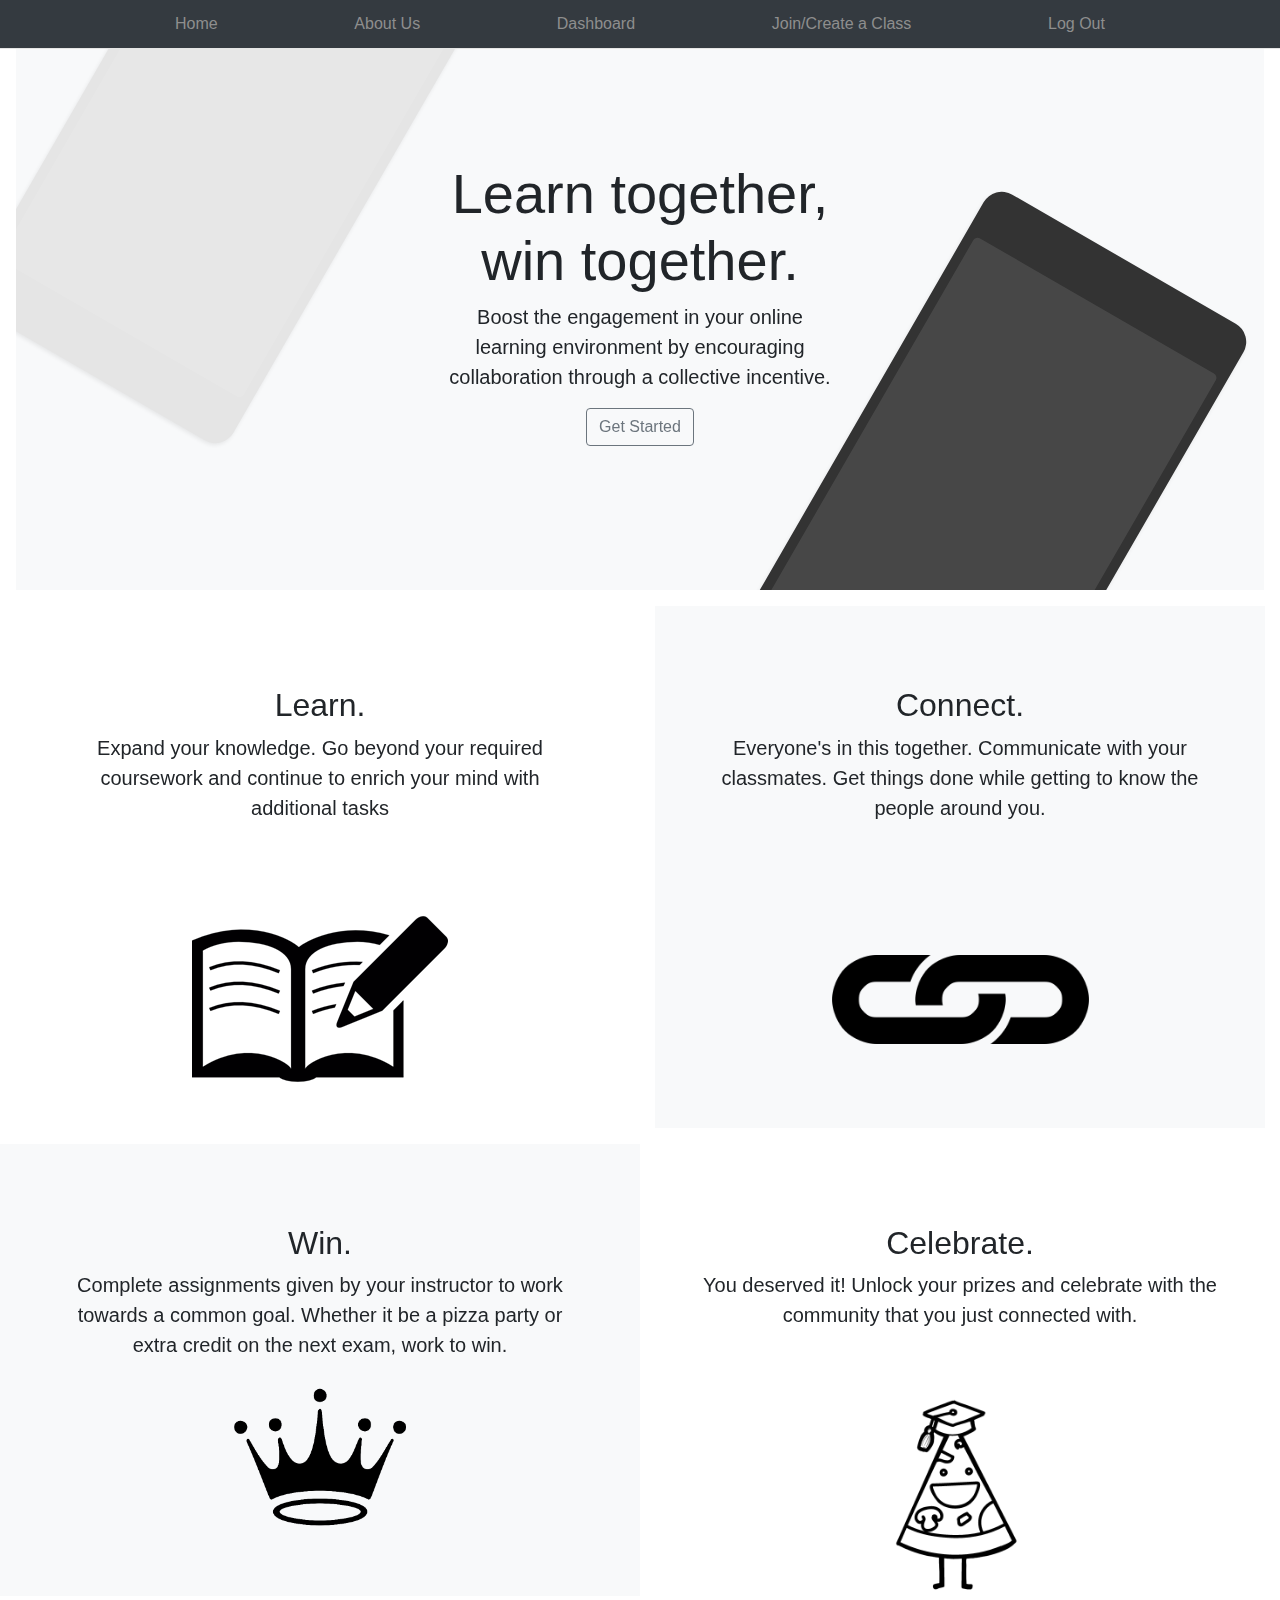
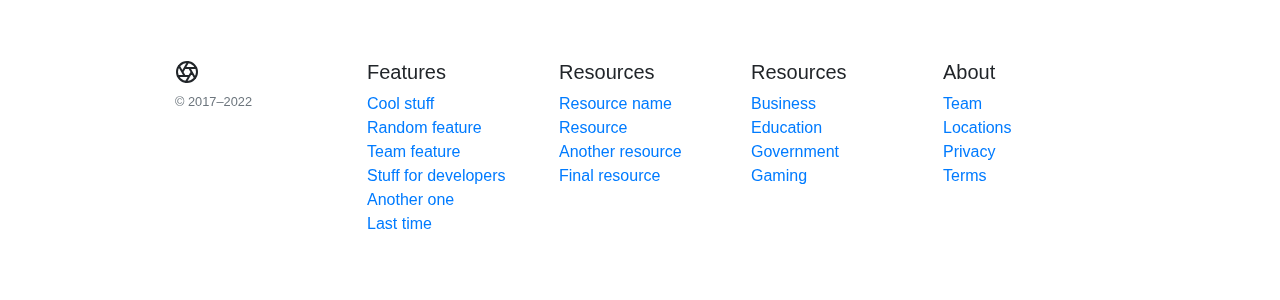
==== index.html @ f509fcf3 "Front End (wip)" ====
<!doctype html>
<html lang="en">
  <head>
    <link rel="stylesheet" href="bootstrap-4.3.1/dist/css/bootstrap.min.css">
    <meta charset="utf-8">
    <meta name="viewport" content="width=device-width, initial-scale=1">
    <meta name="description" content="">
    <meta name="author" content="Su Jin Shin, Jason Dong, Zackary Sikkink, Sam Gaussman, and Bootstrap contributors">
    <meta name="generator" content="Hugo 0.104.2">
    <title>Product example · Bootstrap v5.2</title>

    <link rel="canonical" href="https://getbootstrap.com/docs/5.2/examples/product/">
    
    <!-- Custom styles for this template -->
    <link href="product.css" rel="stylesheet">
  </head>
  <body>

<section> <!-- top navigation bar-->
<header class="site-header sticky-top py-1">
  <nav class="container d-flex flex-column flex-md-row justify-content-between">
    <a class="py-2 d-none d-md-inline-block" href="index.html">Home</a>
    <a class="py-2 d-none d-md-inline-block" href="aboutus.html">About Us</a>
    <a class="py-2 d-none d-md-inline-block" href="#">Dashboard</a>
    <a class="py-2 d-none d-md-inline-block" href="#">Join/Create a Class</a>
    <a class="py-2 d-none d-md-inline-block" href="#">Log Out</a>
  </nav>
</header>
</section>

<section> <!-- main section with the slogan and components of website-->
  <main>
    <div class="position-relative overflow-hidden p-3 p-md-5 m-md-3 text-center bg-light">
      <div class="col-md-5 p-lg-5 mx-auto my-5">
        <h1 class="display-4 fw-normal">Learn together, win together.</h1>
        <p class="lead fw-normal">Boost the engagement in your online learning environment by encouraging collaboration through a collective incentive.</p>
        <a class="btn btn-outline-secondary" href="#">Get Started</a>
      </div>
      <div class="product-device shadow-sm d-none d-md-block"></div>
      <div class="product-device product-device-2 shadow-sm d-none d-md-block"></div>
    </div>

    <div class="d-md-flex flex-md-equal w-100 my-md-3 ps-md-3">
      <div class="col-md-6 text-center">
        <div class="text-bg-dark pt-3 px-3 pt-md-5 px-md-5 overflow-hidden">
          <div class="my-3 py-3">
            <h2 class="display-5">Learn.</h2>
            <p class="lead">Expand your knowledge. Go beyond your required coursework and continue to enrich your mind with additional tasks</p>
          </div>
          <img src="image/paper-pencil.png" style="max-width: 100%; height: auto;">
        </div>
      </div>
      <div class="col-md-6">
        <div class="bg-light me-md-3 pt-3 px-3 pt-md-5 px-md-5 text-center overflow-hidden">
          <div class="my-3 p-3">
            <h2 class="display-5">Connect.</h2>
            <p class="lead">Everyone's in this together. Communicate with your classmates. Get things done while getting to know the people around you.</p>
          </div>
          <img src="image/links.png" style="max-width: 50%; height: auto;">
        </div>
      </div>
    </div>

  <div class="d-md-flex flex-md-equal w-100 my-md-3 ps-md-3">
    <div class="bg-light me-md-3 pt-3 px-3 pt-md-5 px-md-5 text-center overflow-hidden">
      <div class="my-3 p-3">
        <h2 class="display-5">Win.</h2>
        <p class="lead">Complete assignments given by your instructor to work towards a common goal. Whether it be a pizza party or extra credit on the next exam, work to win.</p>
        <img src="image/crown.png" style="max-width: 50%; height: auto;">
      </div>
    </div>

    <div class="text-bg-primary me-md-3 pt-3 px-3 pt-md-5 px-md-5 text-center overflow-hidden">
      <div class="my-3 py-3">
        <h2 class="display-5">Celebrate.</h2>
        <p class="lead">You deserved it! Unlock your prizes and celebrate with the community that you just connected with.</p>
      </div>
      <img src="image/PizzaParty.png" style="max-width: 40%; height: auto;">
    </div>
  </div>
</section>

<section> <!-- footer section with links-->
<footer class="container py-5">
  <div class="row">
    <div class="col-12 col-md">
      <svg xmlns="http://www.w3.org/2000/svg" width="24" height="24" fill="none" stroke="currentColor" stroke-linecap="round" stroke-linejoin="round" stroke-width="2" class="d-block mb-2" role="img" viewBox="0 0 24 24"><title>Product</title><circle cx="12" cy="12" r="10"/><path d="M14.31 8l5.74 9.94M9.69 8h11.48M7.38 12l5.74-9.94M9.69 16L3.95 6.06M14.31 16H2.83m13.79-4l-5.74 9.94"/></svg>
      <small class="d-block mb-3 text-muted">&copy; 2017–2022</small>
    </div>
    <div class="col-6 col-md">
      <h5>Features</h5>
      <ul class="list-unstyled text-small">
        <li><a class="link-secondary" href="#">Cool stuff</a></li>
        <li><a class="link-secondary" href="#">Random feature</a></li>
        <li><a class="link-secondary" href="#">Team feature</a></li>
        <li><a class="link-secondary" href="#">Stuff for developers</a></li>
        <li><a class="link-secondary" href="#">Another one</a></li>
        <li><a class="link-secondary" href="#">Last time</a></li>
      </ul>
    </div>
    <div class="col-6 col-md">
      <h5>Resources</h5>
      <ul class="list-unstyled text-small">
        <li><a class="link-secondary" href="#">Resource name</a></li>
        <li><a class="link-secondary" href="#">Resource</a></li>
        <li><a class="link-secondary" href="#">Another resource</a></li>
        <li><a class="link-secondary" href="#">Final resource</a></li>
      </ul>
    </div>
    <div class="col-6 col-md">
      <h5>Resources</h5>
      <ul class="list-unstyled text-small">
        <li><a class="link-secondary" href="#">Business</a></li>
        <li><a class="link-secondary" href="#">Education</a></li>
        <li><a class="link-secondary" href="#">Government</a></li>
        <li><a class="link-secondary" href="#">Gaming</a></li>
      </ul>
    </div>
    <div class="col-6 col-md">
      <h5>About</h5>
      <ul class="list-unstyled text-small">
        <li><a class="link-secondary" href="#">Team</a></li>
        <li><a class="link-secondary" href="#">Locations</a></li>
        <li><a class="link-secondary" href="#">Privacy</a></li>
        <li><a class="link-secondary" href="#">Terms</a></li>
      </ul>
    </div>
  </div>
</footer>
</section>


<script src="bootstrap-4.3.1/dist/css/bootstrap.min.css"></script>

      
  </body>
</html>
---- product.css ----
.container {
  max-width: 960px;
}

/*
 * Custom translucent site header
 */

.site-header {
  background-color: rgba(0, 0, 0, .85);
  -webkit-backdrop-filter: saturate(180%) blur(20px);
  backdrop-filter: saturate(180%) blur(20px);
}
.site-header a {
  color: #8e8e8e;
  transition: color .15s ease-in-out;
}
.site-header a:hover {
  color: #fff;
  text-decoration: none;
}
.site-header {
  background-color: #343a40;
  border-bottom: 1px solid #e5e5e5;
  position: fixed;
  top: 0;
  left: 0;
  right: 0;
  z-index: 1030;
}

/*
 * Dummy devices (replace them with your own or something else entirely!)
 */

.product-device {
  position: absolute;
  right: 10%;
  bottom: -30%;
  width: 300px;
  height: 540px;
  background-color: #333;
  border-radius: 21px;
  transform: rotate(30deg);
}

.product-device::before {
  position: absolute;
  top: 10%;
  right: 10px;
  bottom: 10%;
  left: 10px;
  content: "";
  background-color: rgba(255, 255, 255, .1);
  border-radius: 5px;
}

.product-device-2 {
  top: -25%;
  right: auto;
  bottom: 0;
  left: 5%;
  background-color: #e5e5e5;
}

.sujin {
  float: left;
  margin-right: 50px; /* adjust this to your liking */
}

.introductions {
  display: flex;
  align-items: center;
  justify-content: center;
}

.introductions .col-lg-4 {
  margin-right: 20px;
}

.row mt-3{
  float: right;
}

/*
 * Extra utilities
 */

.flex-equal > * {
  flex: 1;
}
@media (min-width: 768px) {
  .flex-md-equal > * {
    flex: 1;
  }
}
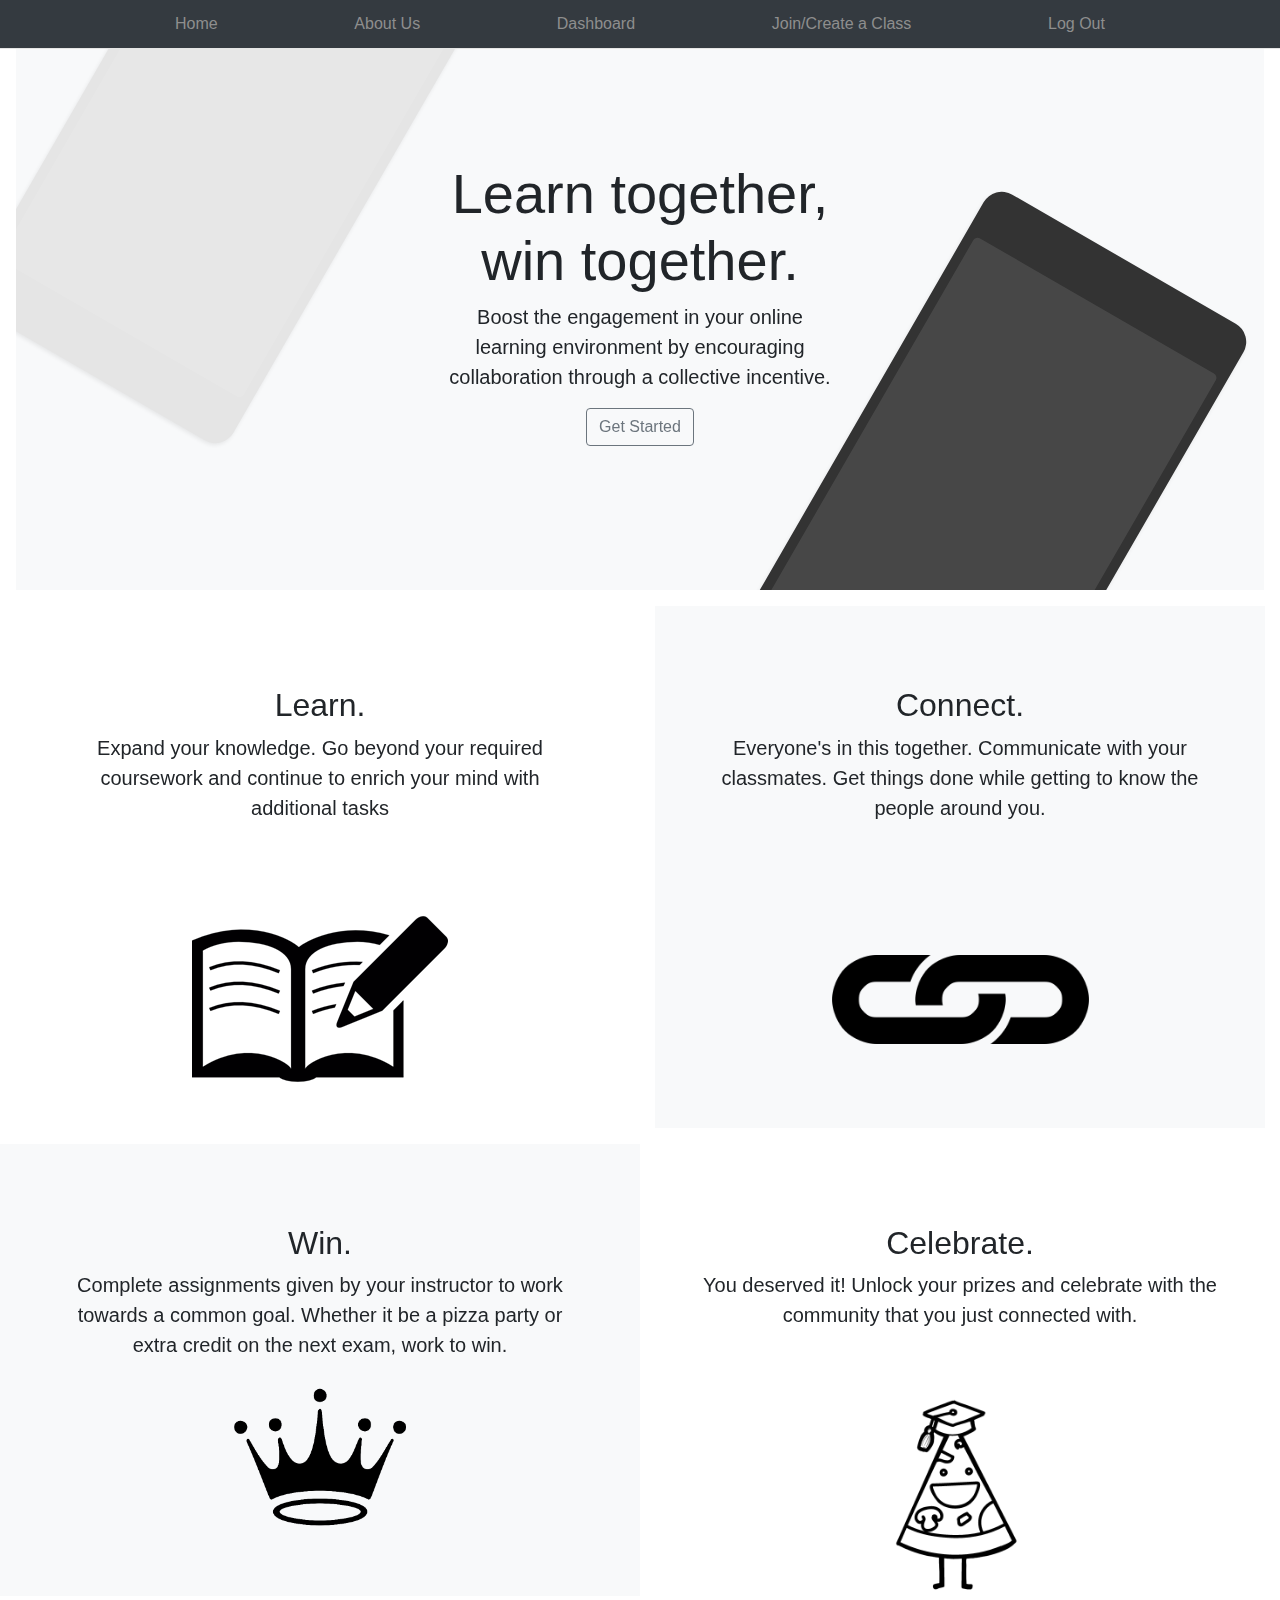
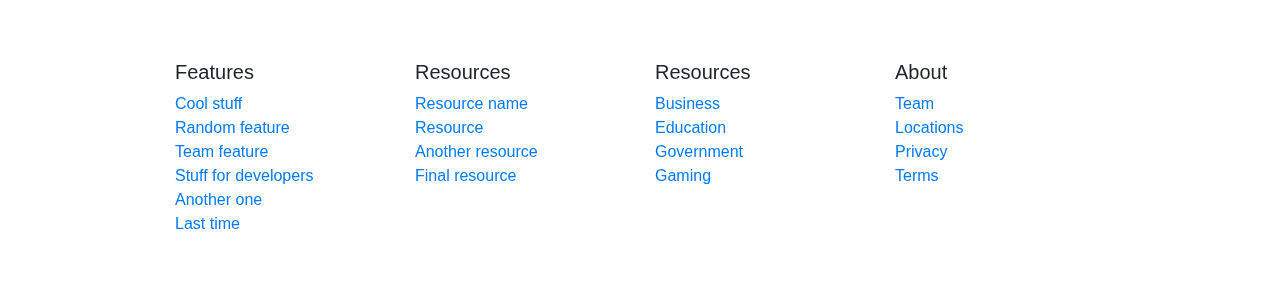
==== commit d590ca42: "FrontEnd (revision 1)" ====
--- a/index.html
+++ b/index.html
@@ -6,7 +6,6 @@
     <meta name="viewport" content="width=device-width, initial-scale=1">
     <meta name="description" content="">
     <meta name="author" content="Su Jin Shin, Jason Dong, Zackary Sikkink, Sam Gaussman, and Bootstrap contributors">
-    <meta name="generator" content="Hugo 0.104.2">
     <title>Product example · Bootstrap v5.2</title>
 
     <link rel="canonical" href="https://getbootstrap.com/docs/5.2/examples/product/">
@@ -83,10 +82,6 @@
 <section> <!-- footer section with links-->
 <footer class="container py-5">
   <div class="row">
-    <div class="col-12 col-md">
-      <svg xmlns="http://www.w3.org/2000/svg" width="24" height="24" fill="none" stroke="currentColor" stroke-linecap="round" stroke-linejoin="round" stroke-width="2" class="d-block mb-2" role="img" viewBox="0 0 24 24"><title>Product</title><circle cx="12" cy="12" r="10"/><path d="M14.31 8l5.74 9.94M9.69 8h11.48M7.38 12l5.74-9.94M9.69 16L3.95 6.06M14.31 16H2.83m13.79-4l-5.74 9.94"/></svg>
-      <small class="d-block mb-3 text-muted">&copy; 2017–2022</small>
-    </div>
     <div class="col-6 col-md">
       <h5>Features</h5>
       <ul class="list-unstyled text-small">
--- a/product.css
+++ b/product.css
@@ -63,23 +63,19 @@
   background-color: #e5e5e5;
 }
 
-.sujin {
+.headshots {
   float: left;
   margin-right: 50px; /* adjust this to your liking */
 }
 
-.introductions {
-  display: flex;
-  align-items: center;
-  justify-content: center;
+.row mt-3{
+  float: right;
 }
 
-.introductions .col-lg-4 {
-  margin-right: 20px;
-}
-
-.row mt-3{
-  float: right;
+.col-lg-8 {
+  display: flex;
+  flex-direction: column;
+  justify-content: center;
 }
 
 /*
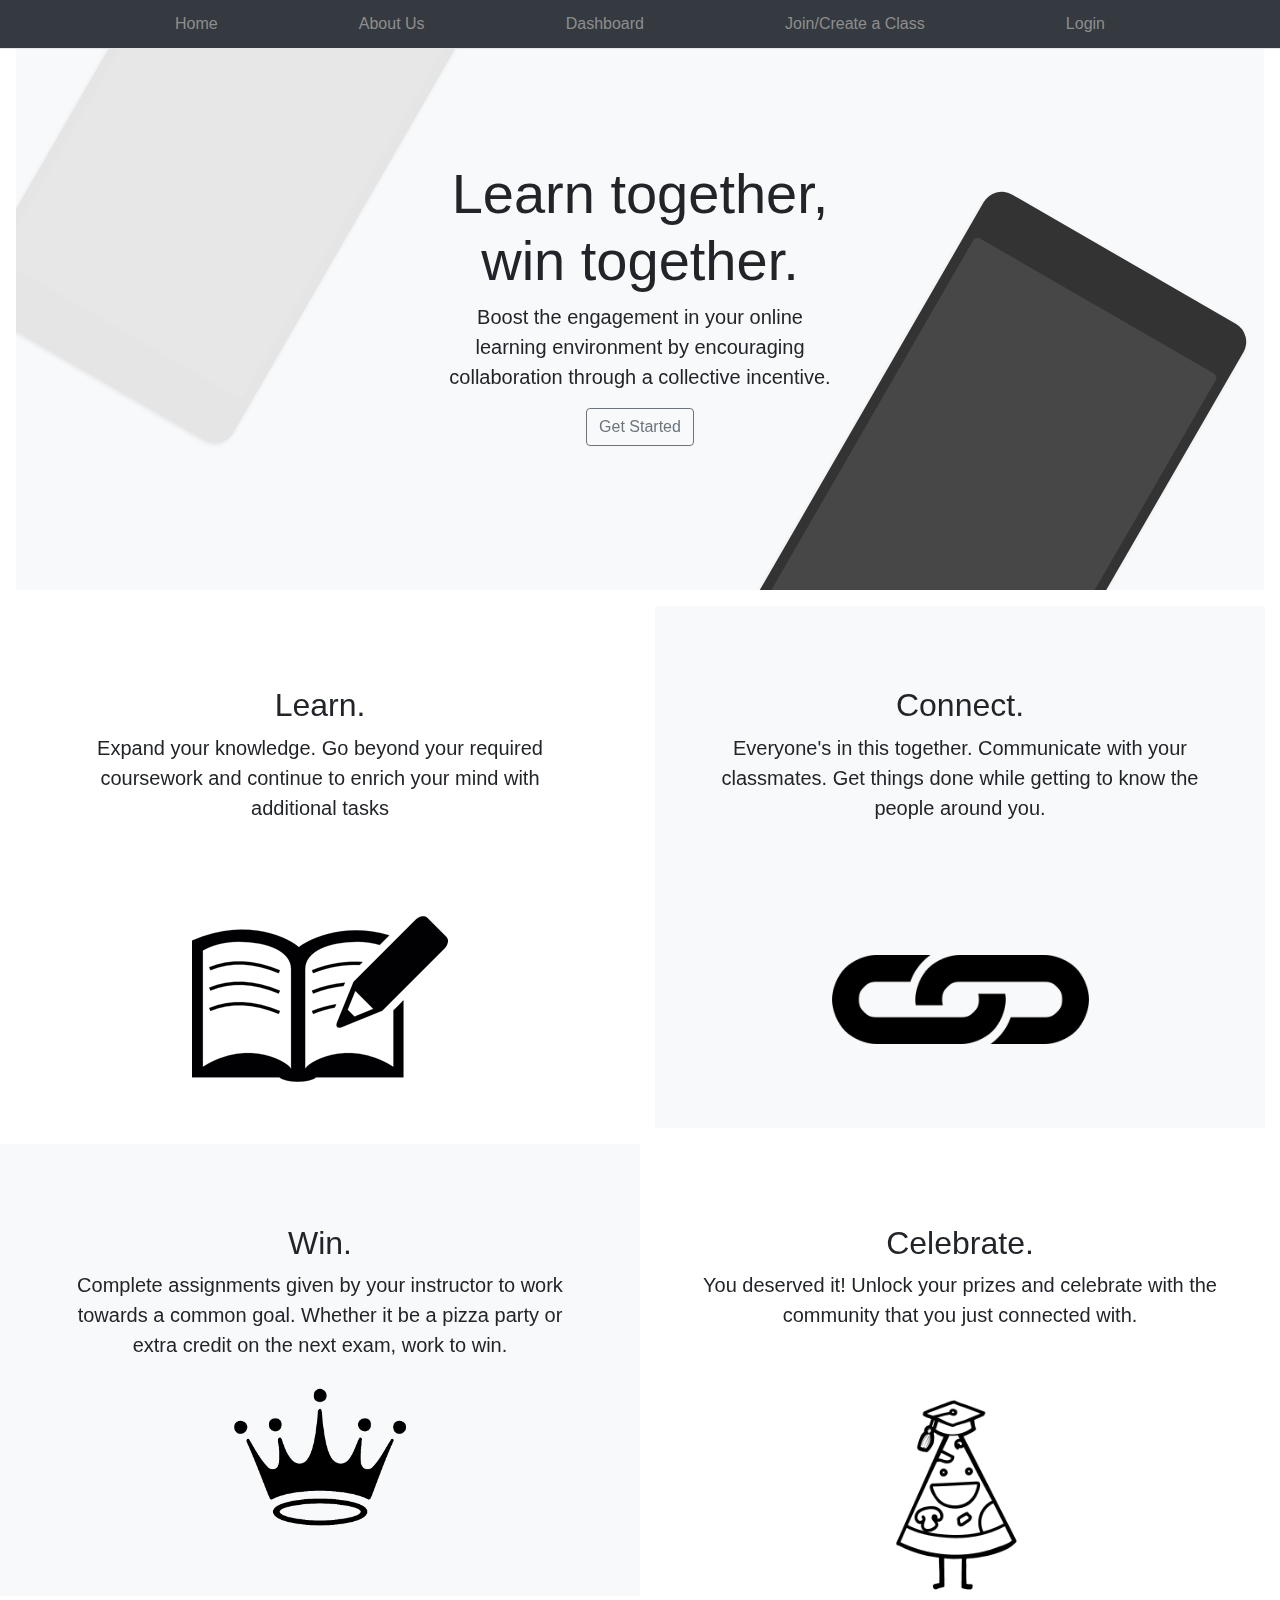
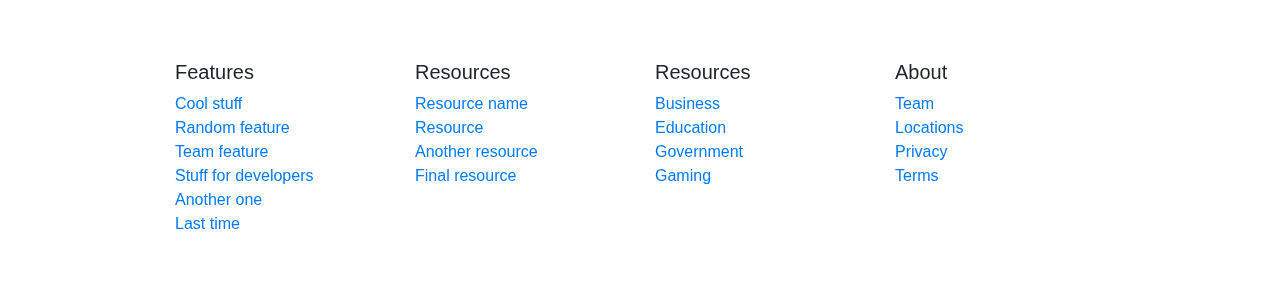
==== commit 63093f5f: "Updated html hrefs" ====
--- a/index.html
+++ b/index.html
@@ -20,9 +20,9 @@
   <nav class="container d-flex flex-column flex-md-row justify-content-between">
     <a class="py-2 d-none d-md-inline-block" href="index.html">Home</a>
     <a class="py-2 d-none d-md-inline-block" href="aboutus.html">About Us</a>
-    <a class="py-2 d-none d-md-inline-block" href="#">Dashboard</a>
-    <a class="py-2 d-none d-md-inline-block" href="#">Join/Create a Class</a>
-    <a class="py-2 d-none d-md-inline-block" href="#">Log Out</a>
+    <a class="py-2 d-none d-md-inline-block" href="dashboard.php">Dashboard</a>
+    <a class="py-2 d-none d-md-inline-block" href="joinCreateClass.php">Join/Create a Class</a>
+    <a class="py-2 d-none d-md-inline-block" href="login.php">Login</a>
   </nav>
 </header>
 </section>
@@ -33,7 +33,7 @@
       <div class="col-md-5 p-lg-5 mx-auto my-5">
         <h1 class="display-4 fw-normal">Learn together, win together.</h1>
         <p class="lead fw-normal">Boost the engagement in your online learning environment by encouraging collaboration through a collective incentive.</p>
-        <a class="btn btn-outline-secondary" href="#">Get Started</a>
+        <a class="btn btn-outline-secondary" href="registration.php">Get Started</a>
       </div>
       <div class="product-device shadow-sm d-none d-md-block"></div>
       <div class="product-device product-device-2 shadow-sm d-none d-md-block"></div>
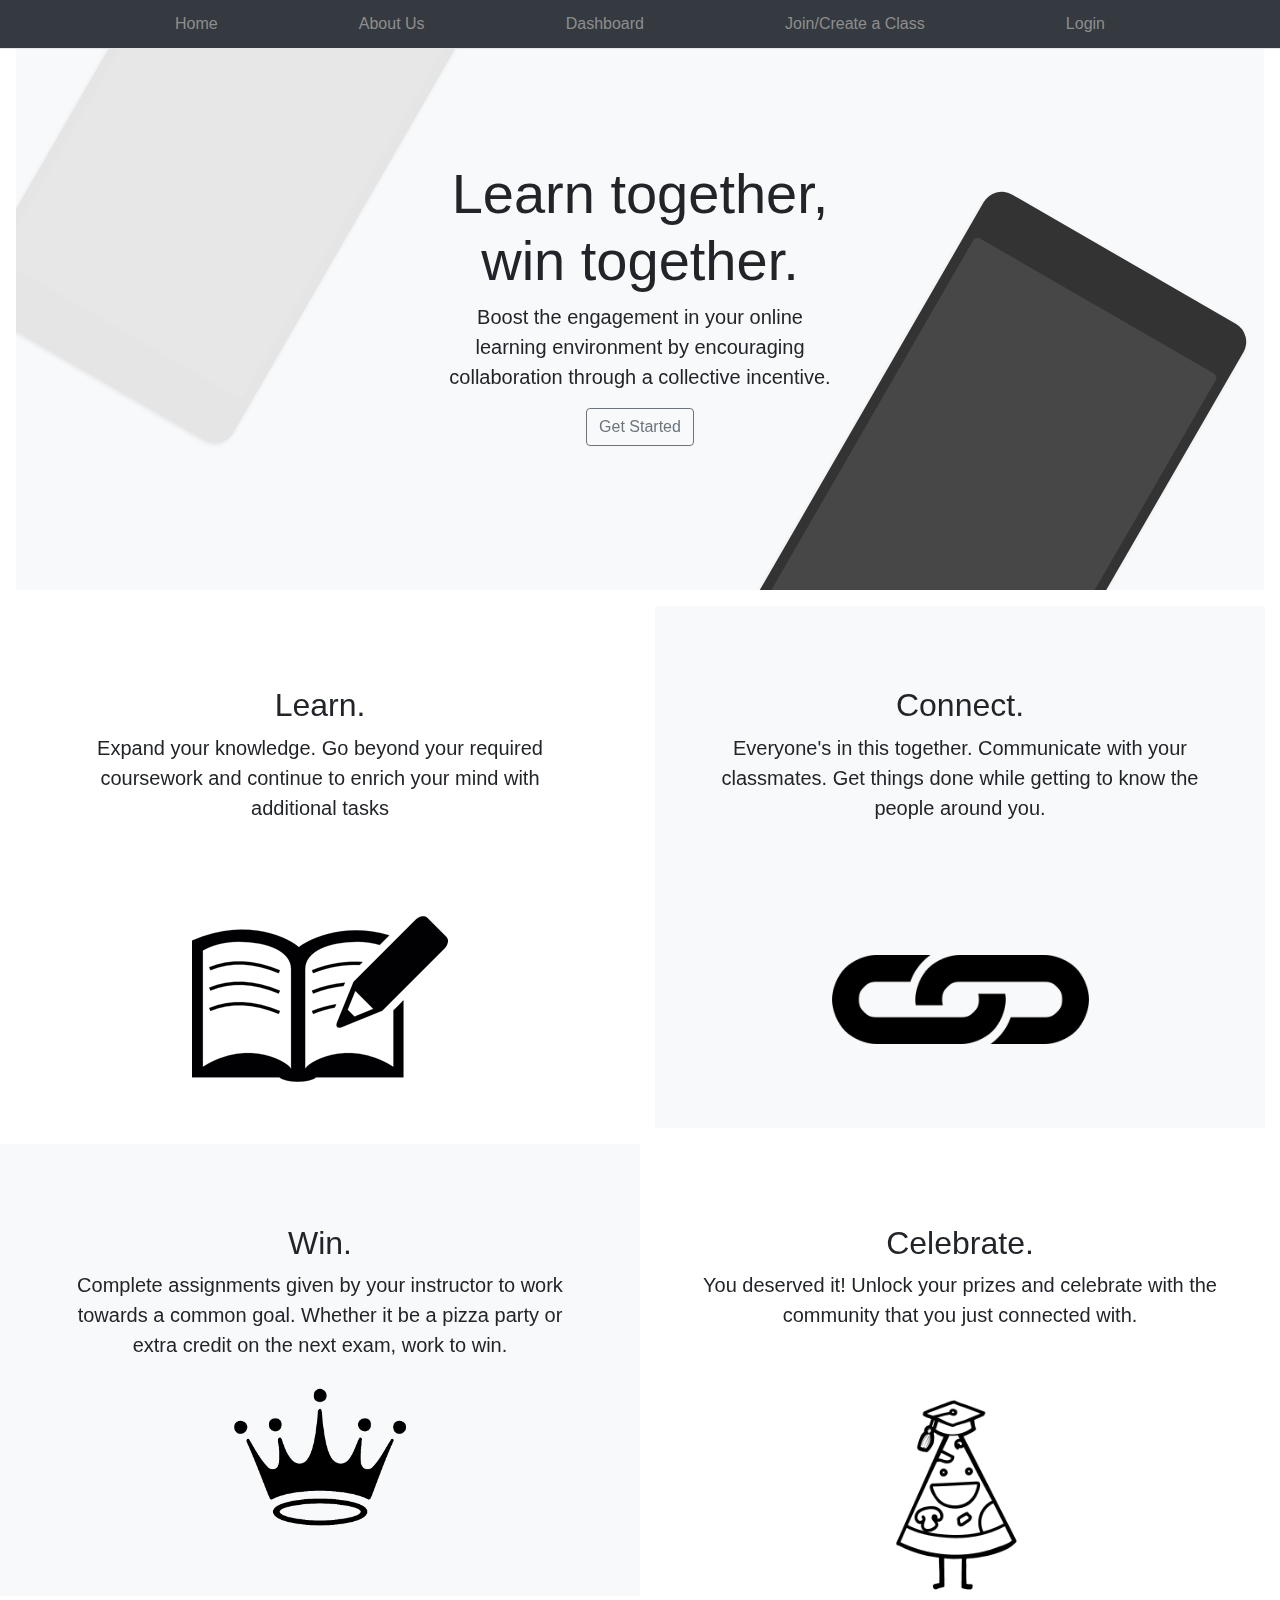
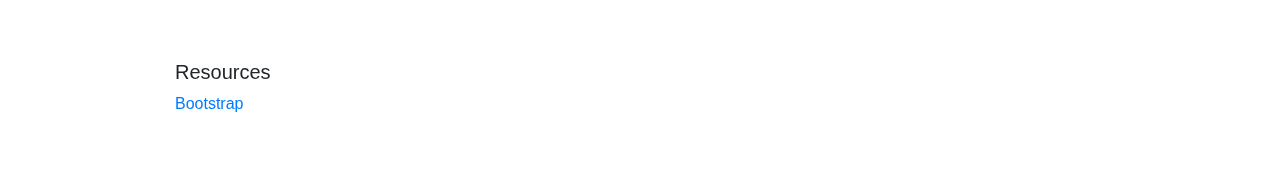
==== commit 20af9bbe: "Update index.html" ====
--- a/index.html
+++ b/index.html
@@ -80,49 +80,17 @@
 </section>
 
 <section> <!-- footer section with links-->
-<footer class="container py-5">
-  <div class="row">
-    <div class="col-6 col-md">
-      <h5>Features</h5>
-      <ul class="list-unstyled text-small">
-        <li><a class="link-secondary" href="#">Cool stuff</a></li>
-        <li><a class="link-secondary" href="#">Random feature</a></li>
-        <li><a class="link-secondary" href="#">Team feature</a></li>
-        <li><a class="link-secondary" href="#">Stuff for developers</a></li>
-        <li><a class="link-secondary" href="#">Another one</a></li>
-        <li><a class="link-secondary" href="#">Last time</a></li>
-      </ul>
+  <footer class="container py-5">
+    <div class="row">
+      <div class="col-6 col-md">
+        <h5>Resources</h5>
+        <ul class="list-unstyled text-small">
+          <li><a class="link-secondary" href="https://getbootstrap.com/docs/5.0/examples/">Bootstrap</a></li>
+        </ul>
+      </div>
     </div>
-    <div class="col-6 col-md">
-      <h5>Resources</h5>
-      <ul class="list-unstyled text-small">
-        <li><a class="link-secondary" href="#">Resource name</a></li>
-        <li><a class="link-secondary" href="#">Resource</a></li>
-        <li><a class="link-secondary" href="#">Another resource</a></li>
-        <li><a class="link-secondary" href="#">Final resource</a></li>
-      </ul>
-    </div>
-    <div class="col-6 col-md">
-      <h5>Resources</h5>
-      <ul class="list-unstyled text-small">
-        <li><a class="link-secondary" href="#">Business</a></li>
-        <li><a class="link-secondary" href="#">Education</a></li>
-        <li><a class="link-secondary" href="#">Government</a></li>
-        <li><a class="link-secondary" href="#">Gaming</a></li>
-      </ul>
-    </div>
-    <div class="col-6 col-md">
-      <h5>About</h5>
-      <ul class="list-unstyled text-small">
-        <li><a class="link-secondary" href="#">Team</a></li>
-        <li><a class="link-secondary" href="#">Locations</a></li>
-        <li><a class="link-secondary" href="#">Privacy</a></li>
-        <li><a class="link-secondary" href="#">Terms</a></li>
-      </ul>
-    </div>
-  </div>
-</footer>
-</section>
+  </footer>
+  </section>
 
 
 <script src="bootstrap-4.3.1/dist/css/bootstrap.min.css"></script>
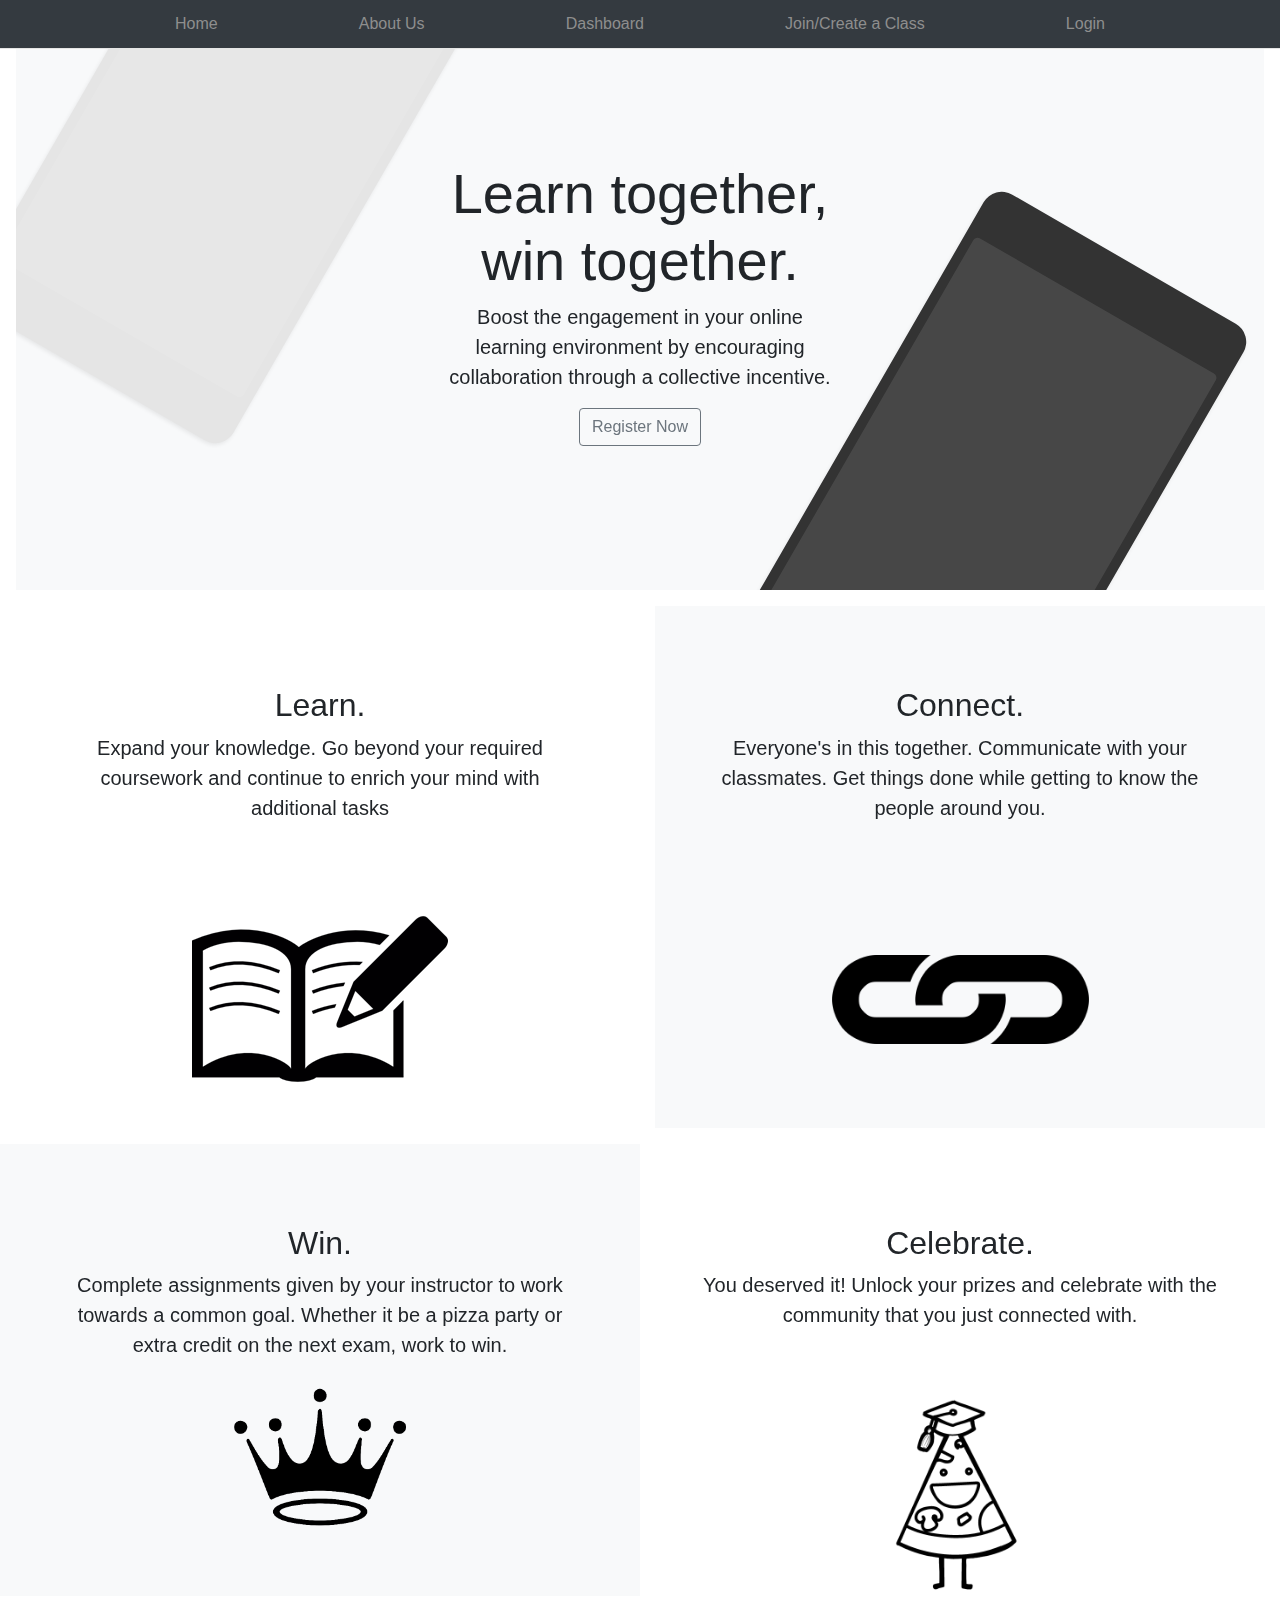
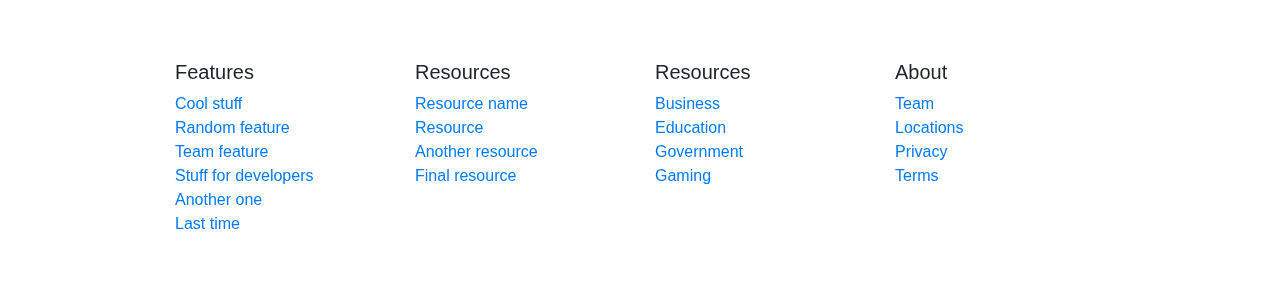
==== commit 0a9f5522: "Backend- overhaul" ====
--- a/index.html
+++ b/index.html
@@ -33,7 +33,7 @@
       <div class="col-md-5 p-lg-5 mx-auto my-5">
         <h1 class="display-4 fw-normal">Learn together, win together.</h1>
         <p class="lead fw-normal">Boost the engagement in your online learning environment by encouraging collaboration through a collective incentive.</p>
-        <a class="btn btn-outline-secondary" href="registration.php">Get Started</a>
+        <a class="btn btn-outline-secondary" href="registration.php">Register Now</a>
       </div>
       <div class="product-device shadow-sm d-none d-md-block"></div>
       <div class="product-device product-device-2 shadow-sm d-none d-md-block"></div>
@@ -80,17 +80,49 @@
 </section>
 
 <section> <!-- footer section with links-->
-  <footer class="container py-5">
-    <div class="row">
-      <div class="col-6 col-md">
-        <h5>Resources</h5>
-        <ul class="list-unstyled text-small">
-          <li><a class="link-secondary" href="https://getbootstrap.com/docs/5.0/examples/">Bootstrap</a></li>
-        </ul>
-      </div>
+<footer class="container py-5">
+  <div class="row">
+    <div class="col-6 col-md">
+      <h5>Features</h5>
+      <ul class="list-unstyled text-small">
+        <li><a class="link-secondary" href="#">Cool stuff</a></li>
+        <li><a class="link-secondary" href="#">Random feature</a></li>
+        <li><a class="link-secondary" href="#">Team feature</a></li>
+        <li><a class="link-secondary" href="#">Stuff for developers</a></li>
+        <li><a class="link-secondary" href="#">Another one</a></li>
+        <li><a class="link-secondary" href="#">Last time</a></li>
+      </ul>
     </div>
-  </footer>
-  </section>
+    <div class="col-6 col-md">
+      <h5>Resources</h5>
+      <ul class="list-unstyled text-small">
+        <li><a class="link-secondary" href="#">Resource name</a></li>
+        <li><a class="link-secondary" href="#">Resource</a></li>
+        <li><a class="link-secondary" href="#">Another resource</a></li>
+        <li><a class="link-secondary" href="#">Final resource</a></li>
+      </ul>
+    </div>
+    <div class="col-6 col-md">
+      <h5>Resources</h5>
+      <ul class="list-unstyled text-small">
+        <li><a class="link-secondary" href="#">Business</a></li>
+        <li><a class="link-secondary" href="#">Education</a></li>
+        <li><a class="link-secondary" href="#">Government</a></li>
+        <li><a class="link-secondary" href="#">Gaming</a></li>
+      </ul>
+    </div>
+    <div class="col-6 col-md">
+      <h5>About</h5>
+      <ul class="list-unstyled text-small">
+        <li><a class="link-secondary" href="#">Team</a></li>
+        <li><a class="link-secondary" href="#">Locations</a></li>
+        <li><a class="link-secondary" href="#">Privacy</a></li>
+        <li><a class="link-secondary" href="#">Terms</a></li>
+      </ul>
+    </div>
+  </div>
+</footer>
+</section>
 
 
 <script src="bootstrap-4.3.1/dist/css/bootstrap.min.css"></script>
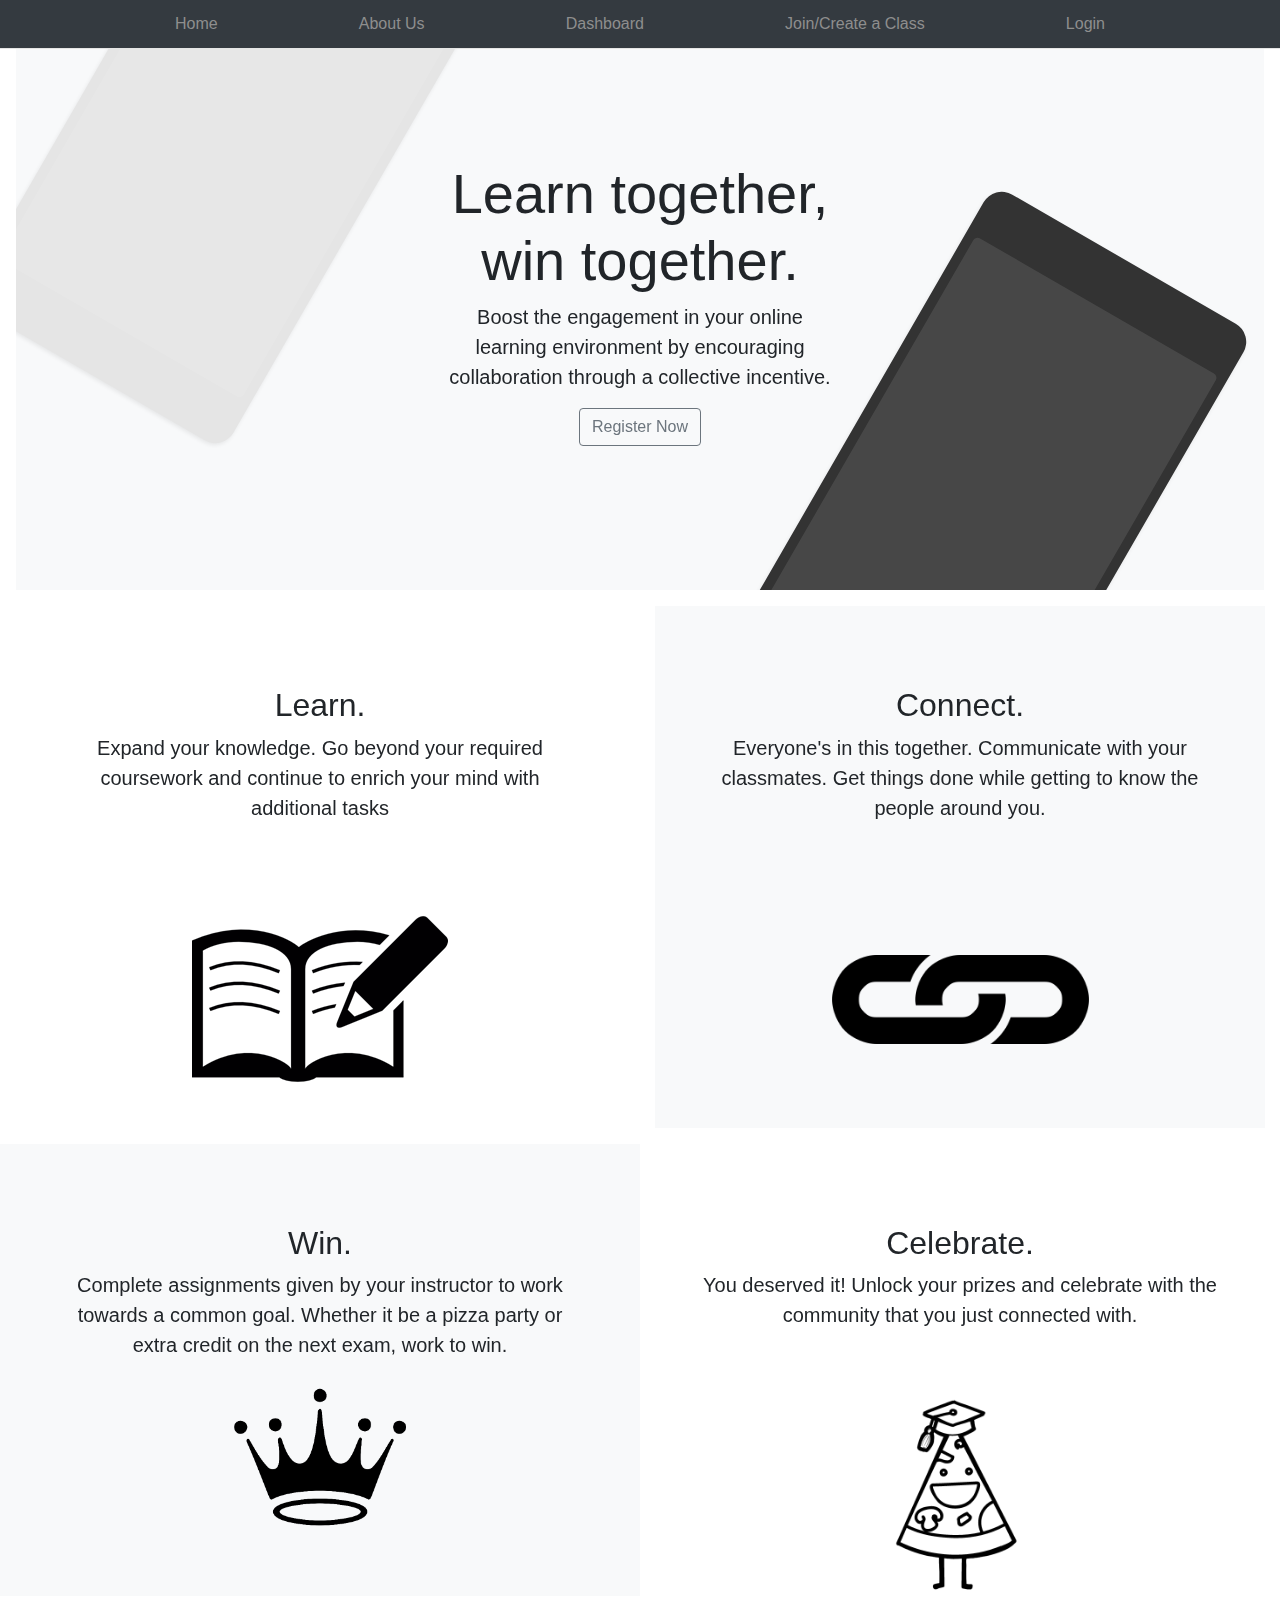
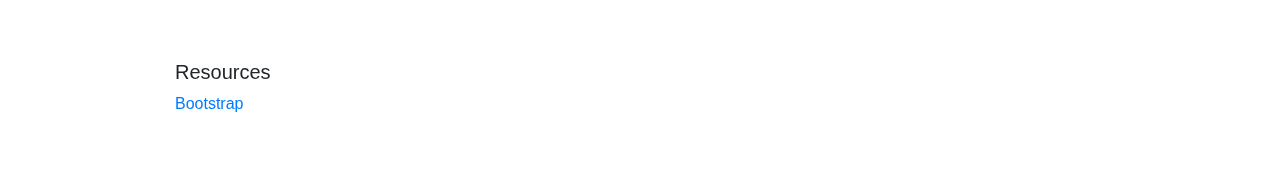
==== commit 111e1844: "Merge branch 'main' of https://github.com/frog42o/PizzaParty" ====
--- a/index.html
+++ b/index.html
@@ -80,49 +80,17 @@
 </section>
 
 <section> <!-- footer section with links-->
-<footer class="container py-5">
-  <div class="row">
-    <div class="col-6 col-md">
-      <h5>Features</h5>
-      <ul class="list-unstyled text-small">
-        <li><a class="link-secondary" href="#">Cool stuff</a></li>
-        <li><a class="link-secondary" href="#">Random feature</a></li>
-        <li><a class="link-secondary" href="#">Team feature</a></li>
-        <li><a class="link-secondary" href="#">Stuff for developers</a></li>
-        <li><a class="link-secondary" href="#">Another one</a></li>
-        <li><a class="link-secondary" href="#">Last time</a></li>
-      </ul>
+  <footer class="container py-5">
+    <div class="row">
+      <div class="col-6 col-md">
+        <h5>Resources</h5>
+        <ul class="list-unstyled text-small">
+          <li><a class="link-secondary" href="https://getbootstrap.com/docs/5.0/examples/">Bootstrap</a></li>
+        </ul>
+      </div>
     </div>
-    <div class="col-6 col-md">
-      <h5>Resources</h5>
-      <ul class="list-unstyled text-small">
-        <li><a class="link-secondary" href="#">Resource name</a></li>
-        <li><a class="link-secondary" href="#">Resource</a></li>
-        <li><a class="link-secondary" href="#">Another resource</a></li>
-        <li><a class="link-secondary" href="#">Final resource</a></li>
-      </ul>
-    </div>
-    <div class="col-6 col-md">
-      <h5>Resources</h5>
-      <ul class="list-unstyled text-small">
-        <li><a class="link-secondary" href="#">Business</a></li>
-        <li><a class="link-secondary" href="#">Education</a></li>
-        <li><a class="link-secondary" href="#">Government</a></li>
-        <li><a class="link-secondary" href="#">Gaming</a></li>
-      </ul>
-    </div>
-    <div class="col-6 col-md">
-      <h5>About</h5>
-      <ul class="list-unstyled text-small">
-        <li><a class="link-secondary" href="#">Team</a></li>
-        <li><a class="link-secondary" href="#">Locations</a></li>
-        <li><a class="link-secondary" href="#">Privacy</a></li>
-        <li><a class="link-secondary" href="#">Terms</a></li>
-      </ul>
-    </div>
-  </div>
-</footer>
-</section>
+  </footer>
+  </section>
 
 
 <script src="bootstrap-4.3.1/dist/css/bootstrap.min.css"></script>
